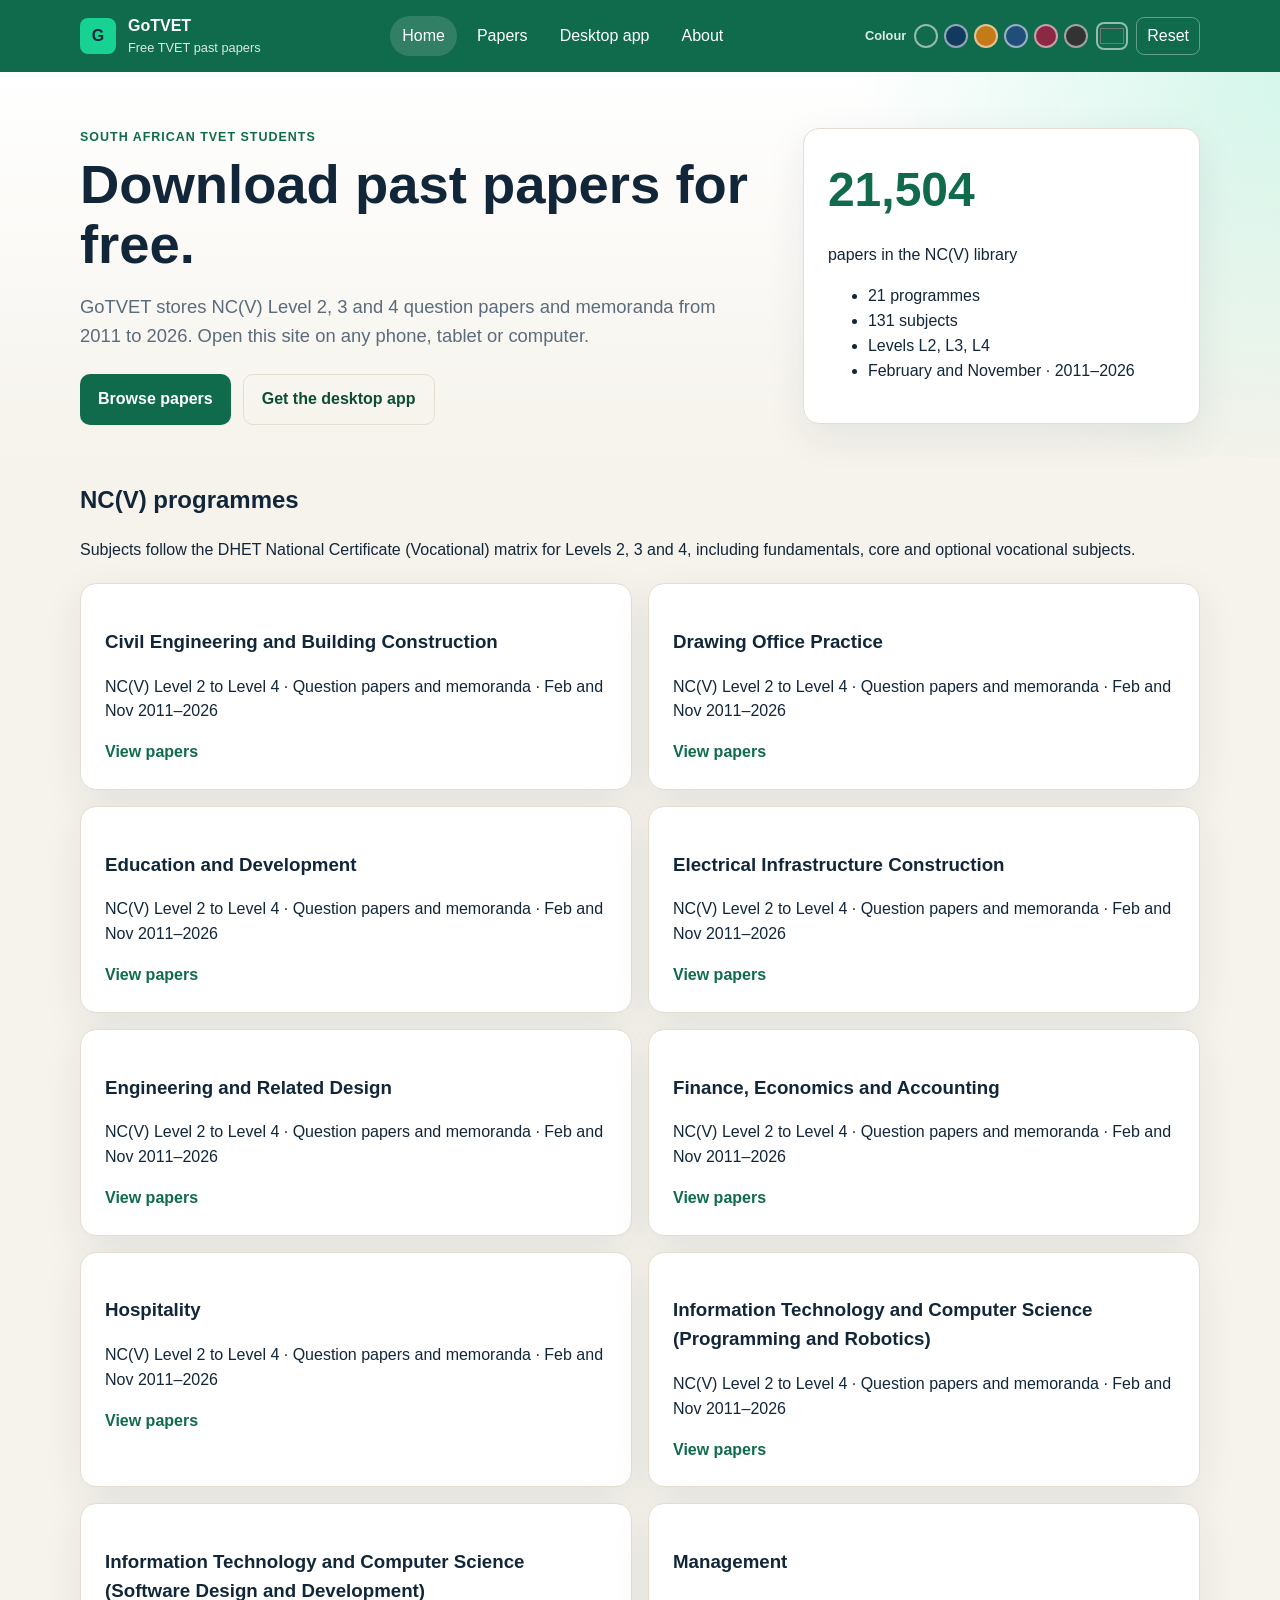
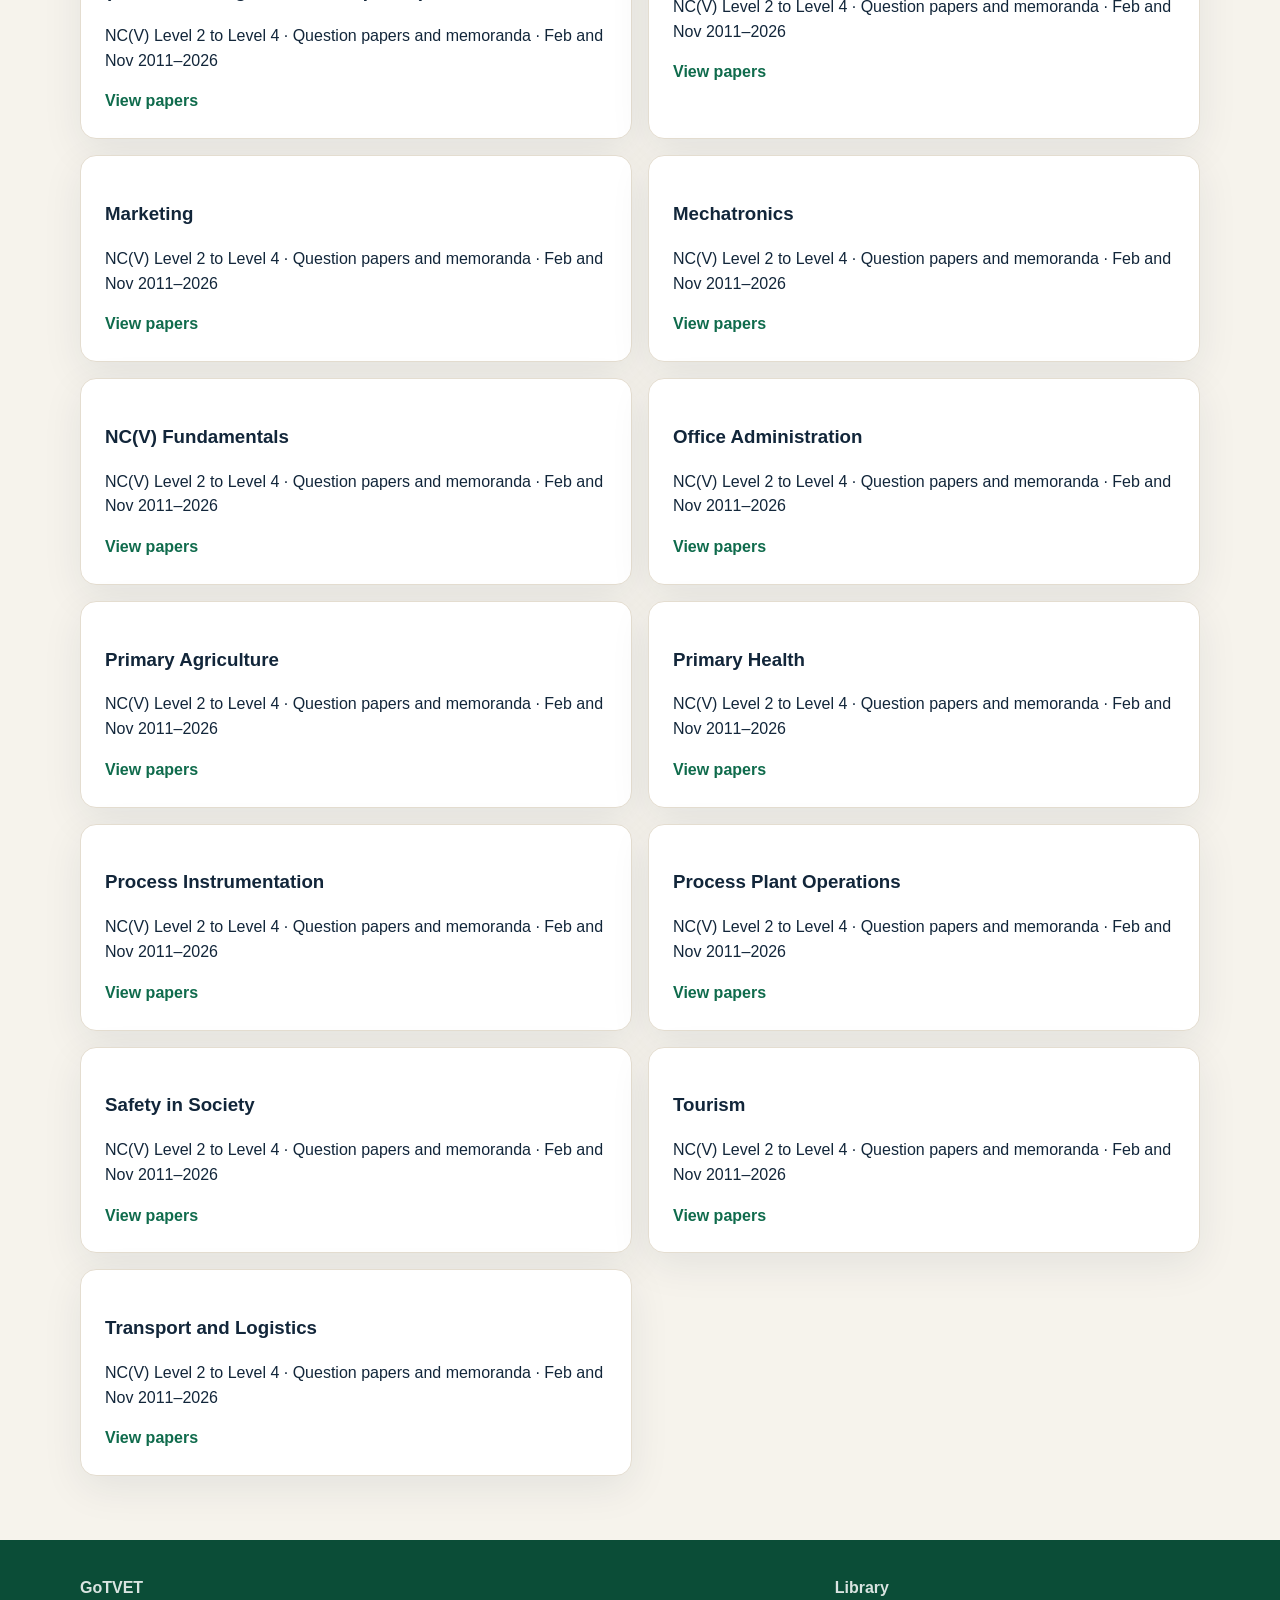
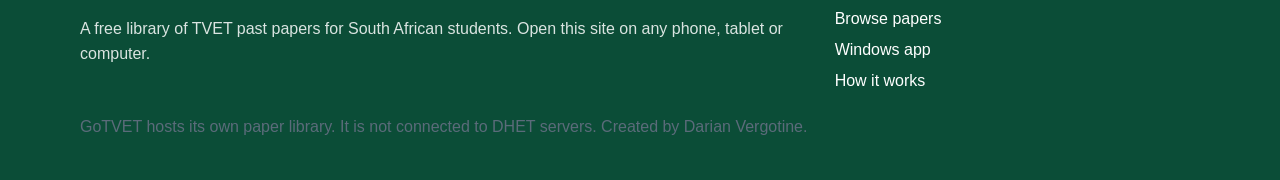
==== docs/index.html @ 9450c5cf "Publish the GoTVET website on GitHub Pages. The public site is served from docs/ so students can ope" ====
<!DOCTYPE html>
<html lang="en-ZA">
<head>
  <meta charset="utf-8" />
  <meta name="viewport" content="width=device-width, initial-scale=1" />
  <title>GoTVET · Free NC(V) past papers</title>
  <meta name="description" content="Free TVET past papers for South African students. Browse NC(V) Levels 2–4 from any phone, tablet or computer." />
  <link rel="icon" href="favicon.ico" type="image/x-icon" />
  <link rel="icon" href="favicon.png" type="image/png" sizes="32x32" />
  <link rel="stylesheet" href="css/site.css" />
</head>
<body>
  <a class="skip-link" href="#main">Skip to content</a>
  <header class="site-header" id="site-header"></header>
  <main id="main">
    <section class="hero">
      <div class="container hero-grid">
        <div>
          <p class="eyebrow">South African TVET students</p>
          <h1>Download past papers for free.</h1>
          <p class="lead">GoTVET stores NC(V) Level 2, 3 and 4 question papers and memoranda from 2011 to 2026. Open this site on any phone, tablet or computer.</p>
          <div class="hero-actions">
            <a class="button primary" href="papers.html">Browse papers</a>
            <a class="button ghost" href="app.html">Get the desktop app</a>
          </div>
        </div>
        <aside class="hero-card">
          <p class="stat" id="paper-count">…</p>
          <p>papers in the NC(V) library</p>
          <ul>
            <li id="programme-count">programmes</li>
            <li id="subject-count">subjects</li>
            <li>Levels L2, L3, L4</li>
            <li>February and November · 2011–2026</li>
          </ul>
        </aside>
      </div>
    </section>
    <section class="section">
      <div class="container">
        <div class="section-head">
          <h2>NC(V) programmes</h2>
          <p>Subjects follow the DHET National Certificate (Vocational) matrix for Levels 2, 3 and 4, including fundamentals, core and optional vocational subjects.</p>
        </div>
        <div class="card-grid" id="programme-grid"></div>
      </div>
    </section>
  </main>
  <footer class="site-footer" id="site-footer"></footer>
  <script src="js/theme.js"></script>
  <script src="js/chrome.js"></script>
  <script src="js/library.js"></script>
  <script>
    mountChrome("home");
    GoTVETLibrary.renderHome();
  </script>
</body>
</html>
---- docs/css/site.css ----
:root {
  --green: #0f6b4c;
  --green-dark: #0a4d38;
  --gold: #d4a017;
  --header-fg: #fff;
  --header-muted: #d9f3e8;
  --on-gold: #0a4d38;
  --ink: #12263a;
  --muted: #5b6b7a;
  --paper: #f6f3ec;
  --card: #fff;
  --line: #e4ddd0;
  --shadow: 0 12px 40px rgba(18, 38, 58, 0.08);
  --radius: 16px;
}

* { box-sizing: border-box; }
html, body { margin: 0; padding: 0; }
body {
  font-family: "Segoe UI", "Helvetica Neue", sans-serif;
  color: var(--ink);
  background: var(--paper);
  line-height: 1.55;
}
img { max-width: 100%; }
a { color: var(--green-dark); }
.container {
  width: min(1120px, calc(100% - 32px));
  margin-inline: auto;
}
.skip-link {
  position: absolute;
  left: -999px;
  background: var(--gold);
  padding: 8px 12px;
}
.skip-link:focus { left: 12px; top: 12px; }

.site-header {
  background: var(--green);
  color: var(--header-fg);
  position: sticky;
  top: 0;
  z-index: 20;
}
.header-row {
  display: flex;
  align-items: center;
  justify-content: space-between;
  gap: 16px;
  min-height: 72px;
  flex-wrap: wrap;
}
.brand {
  display: flex;
  align-items: center;
  gap: 12px;
  color: var(--header-fg);
  text-decoration: none;
}
.brand small { display: block; color: var(--header-muted); font-size: 0.8rem; }
.brand-mark {
  width: 36px;
  height: 36px;
  border-radius: 8px;
  background: var(--gold);
  color: var(--on-gold);
  display: grid;
  place-items: center;
  font-weight: 800;
}
.nav-toggle {
  display: none;
  background: transparent;
  color: var(--header-fg);
  border: 1px solid color-mix(in srgb, var(--header-fg) 35%, transparent);
  border-radius: 8px;
  padding: 8px 12px;
}
.site-nav { display: flex; gap: 8px; flex-wrap: wrap; }
.site-nav a {
  color: var(--header-fg);
  text-decoration: none;
  padding: 8px 12px;
  border-radius: 999px;
}
.site-nav a.active,
.site-nav a:hover { background: rgba(255,255,255,0.14); }

.hero, .page-hero {
  padding: 56px 0 32px;
  background:
    radial-gradient(circle at top right, color-mix(in srgb, var(--gold) 18%, transparent), transparent 32%),
    linear-gradient(#fff, var(--paper));
}
.hero-grid, .detail-grid {
  display: grid;
  grid-template-columns: 1.4fr 0.8fr;
  gap: 28px;
  align-items: start;
}
h1 { font-size: clamp(2rem, 5vw, 3.4rem); line-height: 1.1; margin: 8px 0 12px; }
h2 { margin-top: 0; }
.lead { font-size: 1.15rem; color: var(--muted); max-width: 42rem; }
.eyebrow {
  text-transform: uppercase;
  letter-spacing: 0.08em;
  font-size: 0.78rem;
  font-weight: 700;
  color: var(--green);
  margin: 0;
}
.hero-actions { display: flex; gap: 12px; flex-wrap: wrap; margin-top: 24px; }
.button {
  display: inline-flex;
  align-items: center;
  justify-content: center;
  padding: 12px 18px;
  border-radius: 10px;
  text-decoration: none;
  font-weight: 700;
  border: 0;
  cursor: pointer;
}
.button.primary { background: var(--green); color: var(--header-fg); }
.button.ghost { background: transparent; color: var(--green-dark); border: 1px solid var(--line); }
.hero-card, .subject-card, .paper-card, .detail-card {
  background: var(--card);
  border: 1px solid var(--line);
  border-radius: var(--radius);
  box-shadow: var(--shadow);
  padding: 24px;
}
.stat { font-size: 3rem; font-weight: 800; margin: 0; color: var(--green); }
.section { padding: 24px 0 64px; }
.section-head { margin-bottom: 20px; }
.card-grid {
  display: grid;
  grid-template-columns: repeat(2, 1fr);
  gap: 16px;
}
.subject-card { text-decoration: none; color: inherit; display: block; }
.subject-card span { color: var(--green); font-weight: 700; }
.filters {
  display: grid;
  grid-template-columns: repeat(4, minmax(0, 1fr)) auto;
  gap: 12px;
  align-items: end;
  margin-bottom: 20px;
}
.filters label { display: grid; gap: 6px; font-size: 0.9rem; font-weight: 600; }
.filters input, .filters select {
  width: 100%;
  padding: 12px;
  border-radius: 10px;
  border: 1px solid var(--line);
  background: #fff;
  font: inherit;
}
.paper-list { display: grid; gap: 12px; }
.paper-card {
  display: flex;
  justify-content: space-between;
  gap: 16px;
  align-items: center;
}
.paper-card h2 { font-size: 1.2rem; margin: 0 0 4px; }
.paper-card h2 a { text-decoration: none; color: inherit; }
.meta, .result-count, .fine-print, .empty { color: var(--muted); }
.pager { display: flex; gap: 12px; margin-top: 20px; }
.detail-card dl { display: grid; gap: 10px; }
.detail-card div { display: grid; grid-template-columns: 120px 1fr; gap: 8px; }
dt { color: var(--muted); font-weight: 600; }
dd { margin: 0; }
.prose { max-width: 44rem; }
.prose ol { padding-left: 1.2rem; }
code { background: #fff; padding: 2px 6px; border-radius: 6px; }
.site-footer {
  background: var(--green-dark);
  color: var(--header-muted);
  padding: 36px 0 24px;
}
.footer-grid {
  display: grid;
  grid-template-columns: 2fr 1fr;
  gap: 24px;
}
.site-footer a { display: block; color: var(--header-fg); margin: 6px 0; text-decoration: none; }

.theme-picker {
  display: flex;
  align-items: center;
  gap: 8px;
  flex-wrap: wrap;
}
.theme-picker-label {
  font-size: 0.8rem;
  font-weight: 700;
  color: var(--header-muted);
}
.theme-swatches { display: flex; gap: 6px; }
.theme-swatch,
.theme-picker input[type="color"] {
  width: 24px;
  height: 24px;
  padding: 0;
  border-radius: 999px;
  border: 2px solid color-mix(in srgb, var(--header-fg) 55%, transparent);
  background: none;
  cursor: pointer;
}
.theme-picker input[type="color"] {
  width: 32px;
  height: 28px;
  border-radius: 8px;
}
.theme-reset {
  background: transparent;
  color: var(--header-fg);
  border: 1px solid color-mix(in srgb, var(--header-fg) 35%, transparent);
  border-radius: 8px;
  padding: 6px 10px;
  font: inherit;
  cursor: pointer;
}

@media (max-width: 860px) {
  .hero-grid, .detail-grid, .card-grid, .footer-grid, .filters {
    grid-template-columns: 1fr;
  }
  .nav-toggle { display: inline-flex; }
  .site-nav {
    display: none;
    width: 100%;
    flex-direction: column;
    padding-bottom: 16px;
  }
  .site-nav.open { display: flex; }
  .paper-card { flex-direction: column; align-items: flex-start; }
  .hero, .page-hero { padding-top: 32px; }
}

@media (max-width: 480px) {
  h1 { font-size: 2rem; }
  .container { width: min(1120px, calc(100% - 24px)); }
  .theme-swatches { display: none; }
}
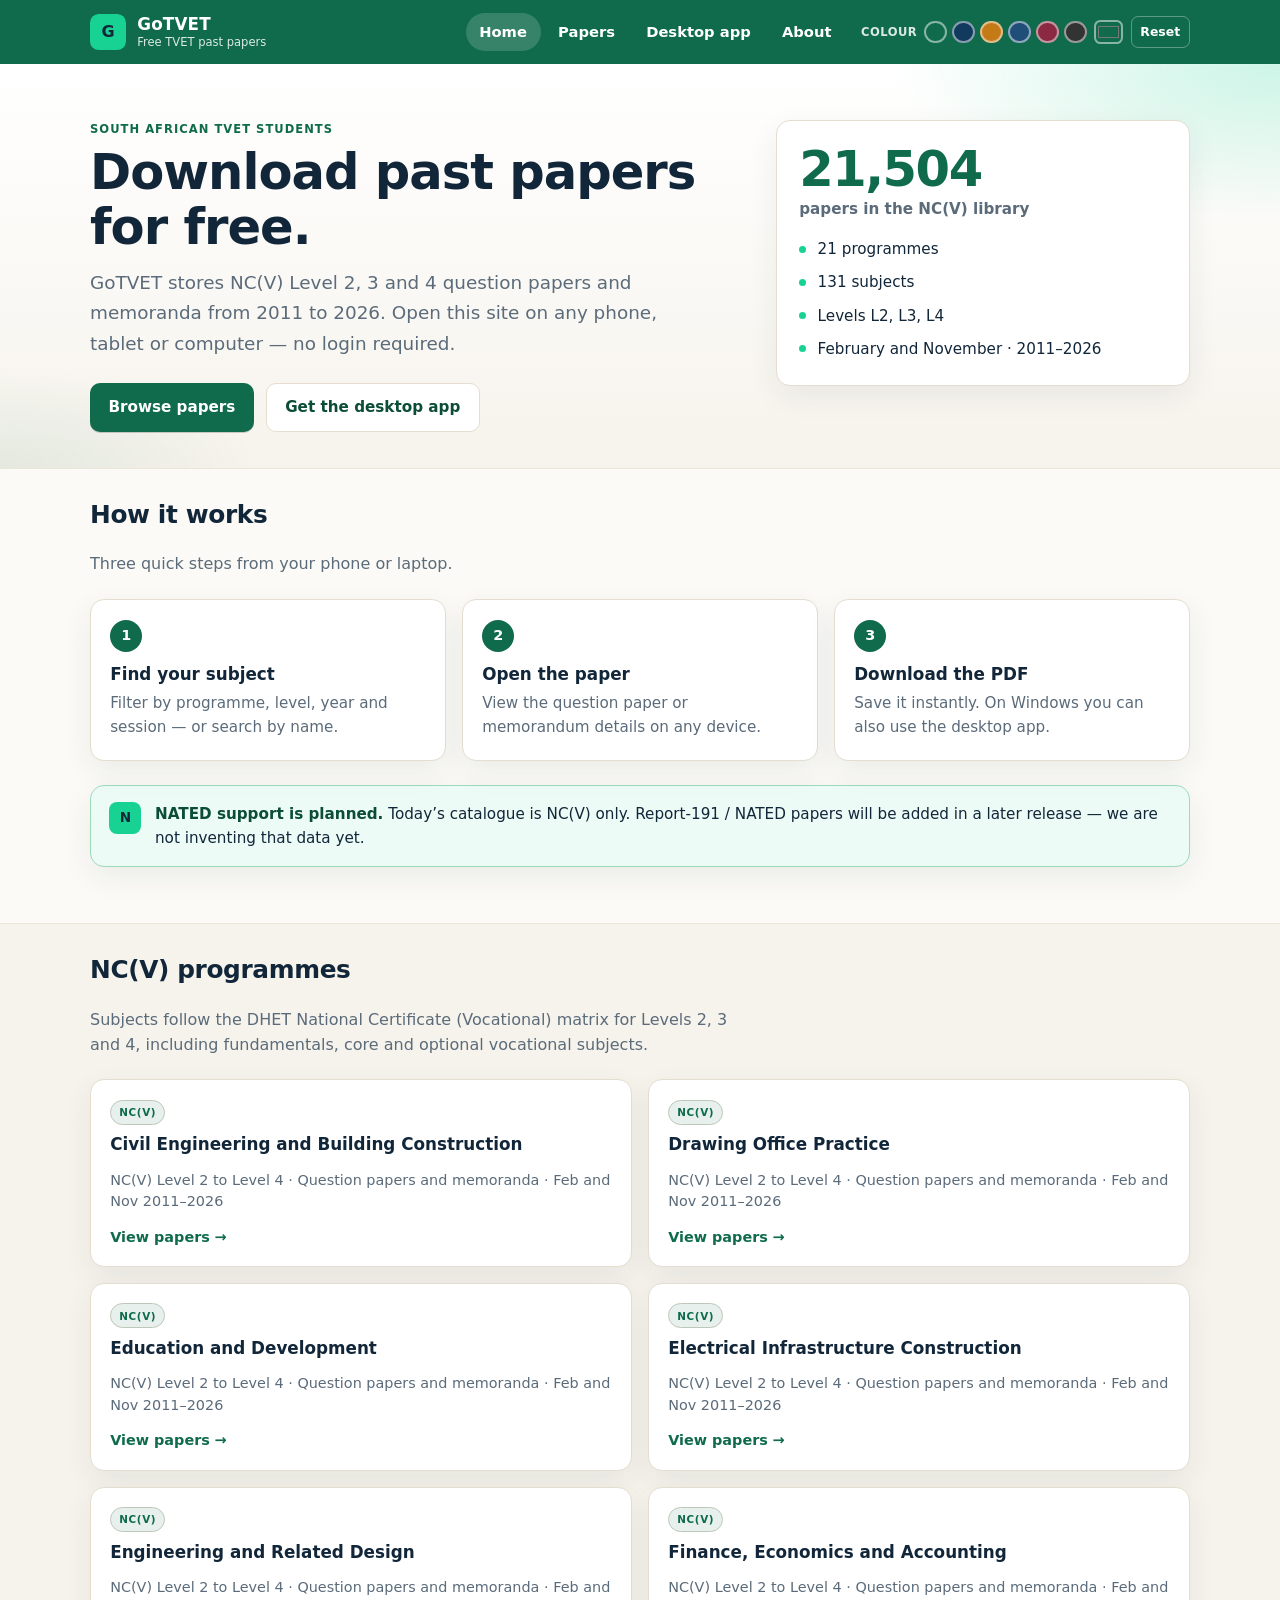
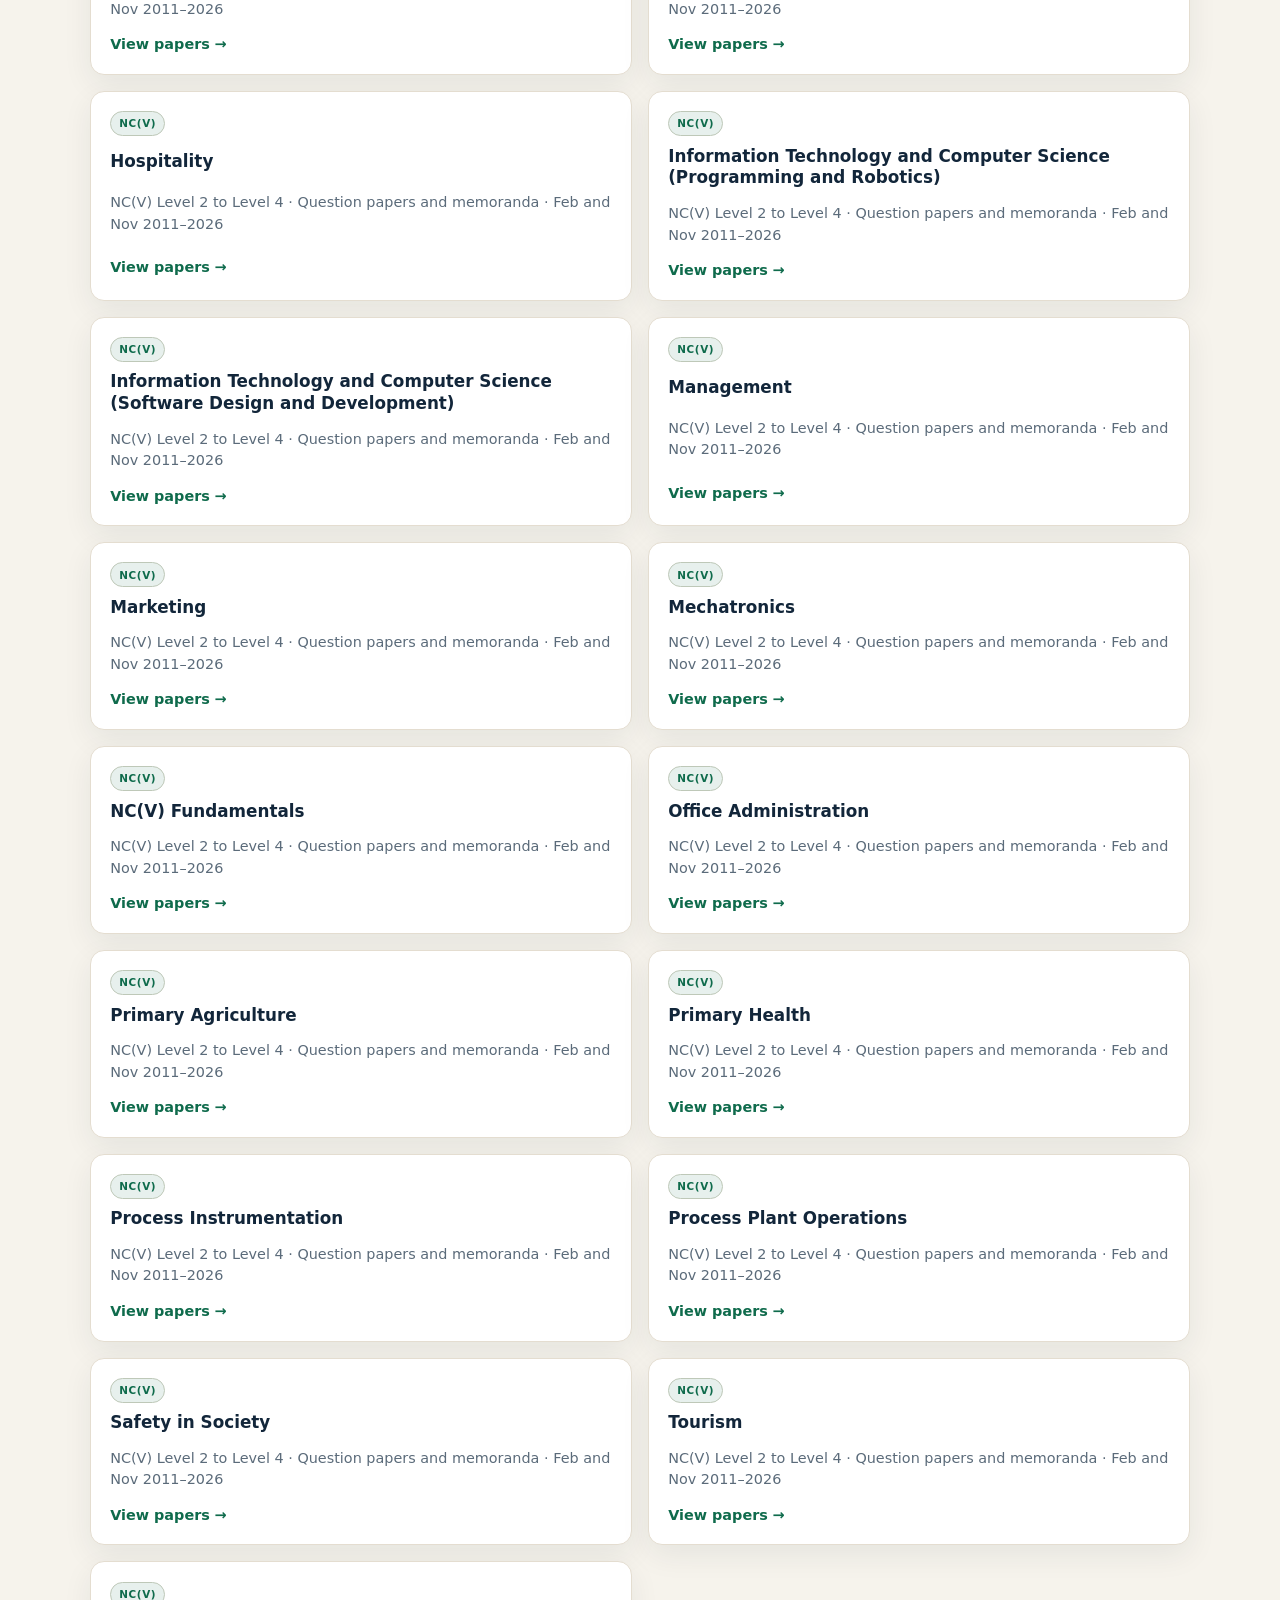
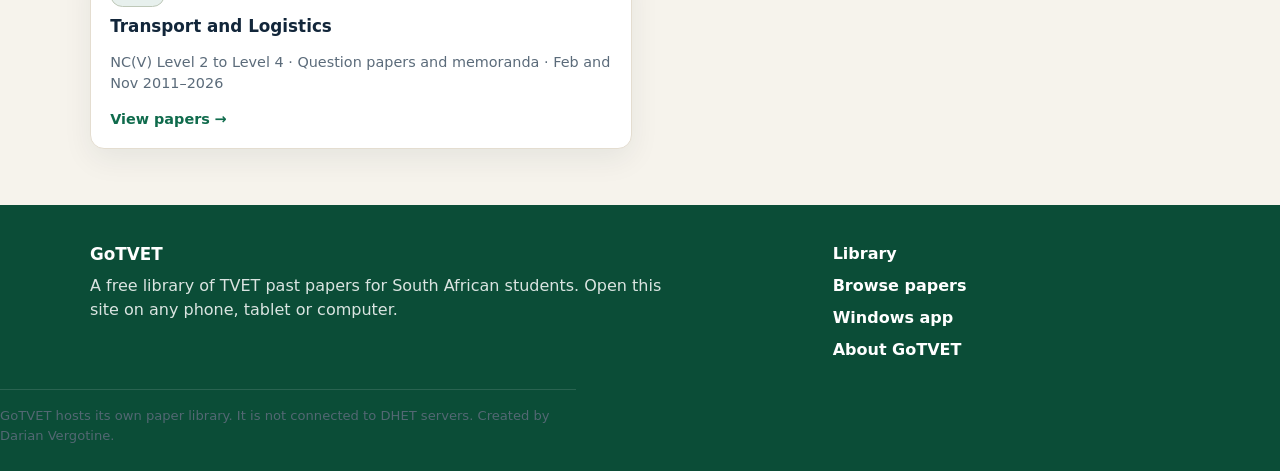
==== commit 2c7f2206: "Redesign responsive GoTVET GitHub Pages site. Polish docs/ for mobile-first layout: clearer header a" ====
--- a/docs/index.html
+++ b/docs/index.html
@@ -18,13 +18,13 @@
         <div>
           <p class="eyebrow">South African TVET students</p>
           <h1>Download past papers for free.</h1>
-          <p class="lead">GoTVET stores NC(V) Level 2, 3 and 4 question papers and memoranda from 2011 to 2026. Open this site on any phone, tablet or computer.</p>
+          <p class="lead">GoTVET stores NC(V) Level 2, 3 and 4 question papers and memoranda from 2011 to 2026. Open this site on any phone, tablet or computer — no login required.</p>
           <div class="hero-actions">
             <a class="button primary" href="papers.html">Browse papers</a>
             <a class="button ghost" href="app.html">Get the desktop app</a>
           </div>
         </div>
-        <aside class="hero-card">
+        <aside class="hero-card" aria-label="Library snapshot">
           <p class="stat" id="paper-count">…</p>
           <p>papers in the NC(V) library</p>
           <ul>
@@ -36,6 +36,37 @@
         </aside>
       </div>
     </section>
+
+    <section class="section section-alt" aria-labelledby="how-heading">
+      <div class="container">
+        <div class="section-head">
+          <h2 id="how-heading">How it works</h2>
+          <p>Three quick steps from your phone or laptop.</p>
+        </div>
+        <div class="steps">
+          <article class="step-card">
+            <span class="step-num" aria-hidden="true">1</span>
+            <h3>Find your subject</h3>
+            <p>Filter by programme, level, year and session — or search by name.</p>
+          </article>
+          <article class="step-card">
+            <span class="step-num" aria-hidden="true">2</span>
+            <h3>Open the paper</h3>
+            <p>View the question paper or memorandum details on any device.</p>
+          </article>
+          <article class="step-card">
+            <span class="step-num" aria-hidden="true">3</span>
+            <h3>Download the PDF</h3>
+            <p>Save it instantly. On Windows you can also use the desktop app.</p>
+          </article>
+        </div>
+        <aside class="callout" role="note">
+          <span class="callout-icon" aria-hidden="true">N</span>
+          <p><strong>NATED support is planned.</strong> Today’s catalogue is NC(V) only. Report-191 / NATED papers will be added in a later release — we are not inventing that data yet.</p>
+        </aside>
+      </div>
+    </section>
+
     <section class="section">
       <div class="container">
         <div class="section-head">
--- a/docs/css/site.css
+++ b/docs/css/site.css
@@ -10,238 +10,816 @@
   --paper: #f6f3ec;
   --card: #fff;
   --line: #e4ddd0;
-  --shadow: 0 12px 40px rgba(18, 38, 58, 0.08);
-  --radius: 16px;
-}
-
-* { box-sizing: border-box; }
+  --shadow: 0 10px 30px rgba(18, 38, 58, 0.07);
+  --shadow-hover: 0 16px 36px rgba(18, 38, 58, 0.12);
+  --radius: 14px;
+  --radius-sm: 10px;
+  --focus: 0 0 0 3px color-mix(in srgb, var(--gold) 70%, #fff);
+  --space: clamp(1rem, 2.5vw, 1.5rem);
+  --section-y: clamp(2rem, 5vw, 3.5rem);
+  --font: system-ui, -apple-system, "Segoe UI", Roboto, "Helvetica Neue", Arial, sans-serif;
+}
+
+*, *::before, *::after { box-sizing: border-box; }
+html { scroll-behavior: smooth; }
 html, body { margin: 0; padding: 0; }
 body {
-  font-family: "Segoe UI", "Helvetica Neue", sans-serif;
+  font-family: var(--font);
   color: var(--ink);
   background: var(--paper);
-  line-height: 1.55;
-}
-img { max-width: 100%; }
+  line-height: 1.6;
+  font-size: 1rem;
+  -webkit-font-smoothing: antialiased;
+  text-rendering: optimizeLegibility;
+}
+img { max-width: 100%; height: auto; display: block; }
 a { color: var(--green-dark); }
+a:focus-visible,
+button:focus-visible,
+input:focus-visible,
+select:focus-visible {
+  outline: none;
+  box-shadow: var(--focus);
+}
+
 .container {
-  width: min(1120px, calc(100% - 32px));
+  width: min(1100px, calc(100% - 2rem));
   margin-inline: auto;
 }
+
 .skip-link {
   position: absolute;
-  left: -999px;
+  left: -9999px;
+  top: 0;
+  z-index: 100;
   background: var(--gold);
-  padding: 8px 12px;
-}
-.skip-link:focus { left: 12px; top: 12px; }
-
+  color: var(--on-gold);
+  padding: 0.6rem 1rem;
+  border-radius: 8px;
+  font-weight: 700;
+  text-decoration: none;
+}
+.skip-link:focus {
+  left: 0.75rem;
+  top: 0.75rem;
+  box-shadow: var(--focus);
+}
+
+/* ——— Header ——— */
 .site-header {
   background: var(--green);
   color: var(--header-fg);
   position: sticky;
   top: 0;
-  z-index: 20;
-}
-.header-row {
+  z-index: 40;
+  box-shadow: 0 1px 0 color-mix(in srgb, var(--header-fg) 12%, transparent);
+}
+.header-bar {
   display: flex;
   align-items: center;
   justify-content: space-between;
-  gap: 16px;
-  min-height: 72px;
-  flex-wrap: wrap;
+  gap: 1rem;
+  min-height: 3.75rem;
+  padding-block: 0.35rem;
 }
 .brand {
   display: flex;
   align-items: center;
-  gap: 12px;
+  gap: 0.7rem;
   color: var(--header-fg);
   text-decoration: none;
-}
-.brand small { display: block; color: var(--header-muted); font-size: 0.8rem; }
+  min-width: 0;
+}
+.brand:focus-visible { border-radius: 8px; }
+.brand-text { min-width: 0; }
+.brand strong {
+  display: block;
+  font-size: 1.05rem;
+  letter-spacing: 0.01em;
+  line-height: 1.2;
+}
+.brand small {
+  display: block;
+  color: var(--header-muted);
+  font-size: 0.72rem;
+  line-height: 1.3;
+  white-space: nowrap;
+  overflow: hidden;
+  text-overflow: ellipsis;
+}
 .brand-mark {
-  width: 36px;
-  height: 36px;
-  border-radius: 8px;
+  flex-shrink: 0;
+  width: 2.25rem;
+  height: 2.25rem;
+  border-radius: 0.55rem;
   background: var(--gold);
   color: var(--on-gold);
   display: grid;
   place-items: center;
   font-weight: 800;
+  font-size: 1rem;
 }
 .nav-toggle {
   display: none;
+  align-items: center;
+  gap: 0.45rem;
+  background: color-mix(in srgb, var(--header-fg) 10%, transparent);
+  color: var(--header-fg);
+  border: 1px solid color-mix(in srgb, var(--header-fg) 28%, transparent);
+  border-radius: 0.55rem;
+  padding: 0.45rem 0.7rem;
+  font: inherit;
+  font-weight: 600;
+  font-size: 0.875rem;
+  cursor: pointer;
+  -webkit-tap-highlight-color: transparent;
+}
+.nav-toggle:active { transform: scale(0.97); }
+.nav-toggle-bars {
+  width: 1.1rem;
+  height: 0.85rem;
+  display: inline-block;
+  background:
+    linear-gradient(var(--header-fg), var(--header-fg)) 0 0 / 100% 2px no-repeat,
+    linear-gradient(var(--header-fg), var(--header-fg)) 0 50% / 100% 2px no-repeat,
+    linear-gradient(var(--header-fg), var(--header-fg)) 0 100% / 100% 2px no-repeat;
+}
+.header-panel {
+  display: flex;
+  align-items: center;
+  justify-content: space-between;
+  gap: 1rem;
+  padding-bottom: 0.65rem;
+}
+.site-nav {
+  display: flex;
+  gap: 0.25rem;
+  flex-wrap: wrap;
+}
+.site-nav a {
+  color: var(--header-fg);
+  text-decoration: none;
+  padding: 0.45rem 0.85rem;
+  border-radius: 999px;
+  font-weight: 600;
+  font-size: 0.92rem;
+  transition: background 0.15s ease;
+}
+.site-nav a.active,
+.site-nav a:hover { background: color-mix(in srgb, var(--header-fg) 16%, transparent); }
+.site-nav a:focus-visible {
+  box-shadow: 0 0 0 2px color-mix(in srgb, var(--header-fg) 70%, transparent);
+}
+
+.theme-picker {
+  display: flex;
+  align-items: center;
+  gap: 0.45rem;
+  flex-wrap: wrap;
+  flex-shrink: 0;
+}
+.theme-picker-label {
+  font-size: 0.72rem;
+  font-weight: 700;
+  letter-spacing: 0.04em;
+  text-transform: uppercase;
+  color: var(--header-muted);
+}
+.theme-swatches { display: flex; gap: 0.35rem; }
+.theme-swatch,
+.theme-picker input[type="color"] {
+  width: 1.4rem;
+  height: 1.4rem;
+  padding: 0;
+  border-radius: 999px;
+  border: 2px solid color-mix(in srgb, var(--header-fg) 50%, transparent);
+  background: none;
+  cursor: pointer;
+}
+.theme-swatch:hover,
+.theme-picker input[type="color"]:hover {
+  transform: scale(1.08);
+}
+.theme-picker input[type="color"] {
+  width: 1.85rem;
+  height: 1.55rem;
+  border-radius: 0.4rem;
+}
+.theme-reset {
   background: transparent;
   color: var(--header-fg);
-  border: 1px solid color-mix(in srgb, var(--header-fg) 35%, transparent);
-  border-radius: 8px;
-  padding: 8px 12px;
-}
-.site-nav { display: flex; gap: 8px; flex-wrap: wrap; }
-.site-nav a {
-  color: var(--header-fg);
-  text-decoration: none;
-  padding: 8px 12px;
-  border-radius: 999px;
-}
-.site-nav a.active,
-.site-nav a:hover { background: rgba(255,255,255,0.14); }
-
+  border: 1px solid color-mix(in srgb, var(--header-fg) 32%, transparent);
+  border-radius: 0.45rem;
+  padding: 0.3rem 0.55rem;
+  font: inherit;
+  font-size: 0.78rem;
+  font-weight: 600;
+  cursor: pointer;
+}
+.theme-reset:active { transform: scale(0.97); }
+
+/* ——— Typography & heroes ——— */
 .hero, .page-hero {
-  padding: 56px 0 32px;
+  padding: var(--section-y) 0 calc(var(--section-y) * 0.65);
   background:
-    radial-gradient(circle at top right, color-mix(in srgb, var(--gold) 18%, transparent), transparent 32%),
-    linear-gradient(#fff, var(--paper));
+    radial-gradient(ellipse 55% 70% at 100% 0%, color-mix(in srgb, var(--gold) 22%, transparent), transparent 55%),
+    radial-gradient(ellipse 40% 50% at 0% 100%, color-mix(in srgb, var(--green) 8%, transparent), transparent 50%),
+    linear-gradient(#fff 0%, var(--paper) 100%);
 }
 .hero-grid, .detail-grid {
   display: grid;
-  grid-template-columns: 1.4fr 0.8fr;
-  gap: 28px;
+  grid-template-columns: 1.35fr 0.85fr;
+  gap: 1.75rem;
   align-items: start;
 }
-h1 { font-size: clamp(2rem, 5vw, 3.4rem); line-height: 1.1; margin: 8px 0 12px; }
-h2 { margin-top: 0; }
-.lead { font-size: 1.15rem; color: var(--muted); max-width: 42rem; }
+h1 {
+  font-size: clamp(1.85rem, 4.8vw, 3.1rem);
+  line-height: 1.12;
+  letter-spacing: -0.02em;
+  margin: 0.4rem 0 0.75rem;
+  font-weight: 800;
+}
+h2 {
+  margin-top: 0;
+  font-size: clamp(1.25rem, 2.5vw, 1.55rem);
+  letter-spacing: -0.015em;
+  line-height: 1.25;
+}
+h3 {
+  margin: 0 0 0.4rem;
+  font-size: 1.05rem;
+  line-height: 1.3;
+}
+.lead {
+  font-size: clamp(1.02rem, 2vw, 1.15rem);
+  color: var(--muted);
+  max-width: 38rem;
+  margin: 0;
+  line-height: 1.65;
+}
 .eyebrow {
   text-transform: uppercase;
-  letter-spacing: 0.08em;
-  font-size: 0.78rem;
-  font-weight: 700;
+  letter-spacing: 0.09em;
+  font-size: 0.72rem;
+  font-weight: 750;
   color: var(--green);
   margin: 0;
 }
-.hero-actions { display: flex; gap: 12px; flex-wrap: wrap; margin-top: 24px; }
+.hero-actions {
+  display: flex;
+  gap: 0.75rem;
+  flex-wrap: wrap;
+  margin-top: 1.5rem;
+}
+
+/* ——— Buttons ——— */
 .button {
   display: inline-flex;
   align-items: center;
   justify-content: center;
-  padding: 12px 18px;
-  border-radius: 10px;
+  gap: 0.4rem;
+  padding: 0.7rem 1.15rem;
+  border-radius: var(--radius-sm);
   text-decoration: none;
   font-weight: 700;
+  font-size: 0.95rem;
   border: 0;
   cursor: pointer;
-}
-.button.primary { background: var(--green); color: var(--header-fg); }
-.button.ghost { background: transparent; color: var(--green-dark); border: 1px solid var(--line); }
-.hero-card, .subject-card, .paper-card, .detail-card {
+  font-family: inherit;
+  transition: background 0.15s ease, transform 0.1s ease, box-shadow 0.15s ease, border-color 0.15s ease;
+  -webkit-tap-highlight-color: transparent;
+}
+.button:active { transform: scale(0.98); }
+.button.primary {
+  background: var(--green);
+  color: var(--header-fg);
+  box-shadow: 0 1px 0 color-mix(in srgb, #000 18%, transparent);
+}
+.button.primary:hover {
+  background: var(--green-dark);
+}
+.button.ghost {
+  background: var(--card);
+  color: var(--green-dark);
+  border: 1px solid var(--line);
+}
+.button.ghost:hover {
+  border-color: color-mix(in srgb, var(--green) 35%, var(--line));
+  background: #fff;
+}
+
+/* ——— Cards ——— */
+.hero-card, .subject-card, .paper-card, .detail-card, .step-card, .callout, .filter-panel {
   background: var(--card);
   border: 1px solid var(--line);
   border-radius: var(--radius);
   box-shadow: var(--shadow);
-  padding: 24px;
-}
-.stat { font-size: 3rem; font-weight: 800; margin: 0; color: var(--green); }
-.section { padding: 24px 0 64px; }
-.section-head { margin-bottom: 20px; }
+}
+.hero-card {
+  padding: 1.5rem 1.4rem;
+}
+.hero-card > p:nth-of-type(2) {
+  margin: 0.15rem 0 1rem;
+  color: var(--muted);
+  font-weight: 600;
+  font-size: 0.95rem;
+}
+.stat {
+  font-size: clamp(2.4rem, 5vw, 3.1rem);
+  font-weight: 800;
+  margin: 0;
+  color: var(--green);
+  letter-spacing: -0.03em;
+  line-height: 1;
+}
+.hero-card ul {
+  list-style: none;
+  margin: 0;
+  padding: 0;
+  display: grid;
+  gap: 0.55rem;
+}
+.hero-card li {
+  position: relative;
+  padding-left: 1.15rem;
+  font-size: 0.95rem;
+  color: var(--ink);
+}
+.hero-card li::before {
+  content: "";
+  position: absolute;
+  left: 0;
+  top: 0.55em;
+  width: 0.45rem;
+  height: 0.45rem;
+  border-radius: 50%;
+  background: var(--gold);
+}
+
+/* ——— Sections ——— */
+.section {
+  padding: calc(var(--section-y) * 0.55) 0 var(--section-y);
+}
+.section-head {
+  margin-bottom: 1.35rem;
+  max-width: 40rem;
+}
+.section-head p {
+  color: var(--muted);
+  margin: 0.5rem 0 0;
+}
+.section-alt {
+  background: color-mix(in srgb, #fff 55%, var(--paper));
+  border-block: 1px solid color-mix(in srgb, var(--line) 70%, transparent);
+}
+
+/* ——— Programme cards ——— */
 .card-grid {
   display: grid;
   grid-template-columns: repeat(2, 1fr);
-  gap: 16px;
-}
-.subject-card { text-decoration: none; color: inherit; display: block; }
-.subject-card span { color: var(--green); font-weight: 700; }
+  gap: 1rem;
+}
+.subject-card {
+  text-decoration: none;
+  color: inherit;
+  display: grid;
+  gap: 0.45rem;
+  padding: 1.2rem 1.2rem 1.1rem;
+  transition: transform 0.15s ease, box-shadow 0.2s ease, border-color 0.15s ease;
+  position: relative;
+  overflow: hidden;
+}
+.subject-card::before {
+  content: "NC(V)";
+  display: inline-flex;
+  align-self: start;
+  width: fit-content;
+  font-size: 0.65rem;
+  font-weight: 800;
+  letter-spacing: 0.06em;
+  text-transform: uppercase;
+  color: var(--green);
+  background: color-mix(in srgb, var(--green) 10%, #fff);
+  border: 1px solid color-mix(in srgb, var(--green) 18%, var(--line));
+  padding: 0.2rem 0.5rem;
+  border-radius: 999px;
+  margin-bottom: 0.15rem;
+}
+.subject-card:hover {
+  transform: translateY(-2px);
+  box-shadow: var(--shadow-hover);
+  border-color: color-mix(in srgb, var(--green) 28%, var(--line));
+}
+.subject-card p {
+  margin: 0;
+  color: var(--muted);
+  font-size: 0.9rem;
+  line-height: 1.5;
+}
+.subject-card span {
+  color: var(--green);
+  font-weight: 700;
+  font-size: 0.9rem;
+  margin-top: 0.35rem;
+  display: inline-flex;
+  align-items: center;
+  gap: 0.3rem;
+}
+.subject-card span::after {
+  content: "→";
+  transition: transform 0.15s ease;
+}
+.subject-card:hover span::after {
+  transform: translateX(3px);
+}
+
+/* ——— How it works ——— */
+.steps {
+  display: grid;
+  grid-template-columns: repeat(3, 1fr);
+  gap: 1rem;
+}
+.step-card {
+  padding: 1.25rem 1.2rem;
+}
+.step-num {
+  display: inline-grid;
+  place-items: center;
+  width: 2rem;
+  height: 2rem;
+  border-radius: 999px;
+  background: var(--green);
+  color: var(--header-fg);
+  font-weight: 800;
+  font-size: 0.9rem;
+  margin-bottom: 0.75rem;
+}
+.step-card h3 { margin-bottom: 0.35rem; }
+.step-card p {
+  margin: 0;
+  color: var(--muted);
+  font-size: 0.95rem;
+}
+
+.callout {
+  margin-top: 1.5rem;
+  padding: 1rem 1.15rem;
+  display: flex;
+  gap: 0.85rem;
+  align-items: flex-start;
+  border-color: color-mix(in srgb, var(--gold) 35%, var(--line));
+  background: color-mix(in srgb, var(--gold) 8%, #fff);
+}
+.callout-icon {
+  flex-shrink: 0;
+  width: 2rem;
+  height: 2rem;
+  border-radius: 0.5rem;
+  background: var(--gold);
+  color: var(--on-gold);
+  display: grid;
+  place-items: center;
+  font-weight: 800;
+  font-size: 0.85rem;
+}
+.callout p {
+  margin: 0;
+  font-size: 0.95rem;
+  color: var(--ink);
+}
+.callout strong { color: var(--green-dark); }
+
+/* ——— Filters (papers page) ——— */
+.filter-panel {
+  padding: 1.15rem 1.15rem 1.25rem;
+  margin-bottom: 1.35rem;
+}
+.filter-panel-head {
+  display: flex;
+  align-items: baseline;
+  justify-content: space-between;
+  gap: 0.75rem;
+  margin-bottom: 0.9rem;
+  flex-wrap: wrap;
+}
+.filter-panel-head h2 {
+  margin: 0;
+  font-size: 1.05rem;
+}
+.filter-panel-head p {
+  margin: 0;
+  color: var(--muted);
+  font-size: 0.88rem;
+}
 .filters {
   display: grid;
-  grid-template-columns: repeat(4, minmax(0, 1fr)) auto;
-  gap: 12px;
+  gap: 0.85rem;
+}
+.filters .filter-search {
+  grid-column: 1 / -1;
+}
+.filters .filter-fields {
+  display: grid;
+  grid-template-columns: repeat(3, minmax(0, 1fr));
+  gap: 0.85rem;
+}
+.filters .filter-actions {
+  display: flex;
+  gap: 0.65rem;
+  flex-wrap: wrap;
   align-items: end;
-  margin-bottom: 20px;
-}
-.filters label { display: grid; gap: 6px; font-size: 0.9rem; font-weight: 600; }
-.filters input, .filters select {
+}
+.filters .filter-actions .button {
+  min-width: 7.5rem;
+}
+.filters label {
+  display: grid;
+  gap: 0.35rem;
+  font-size: 0.82rem;
+  font-weight: 700;
+  color: var(--ink);
+}
+.filters input,
+.filters select {
   width: 100%;
-  padding: 12px;
-  border-radius: 10px;
+  padding: 0.7rem 0.8rem;
+  border-radius: var(--radius-sm);
   border: 1px solid var(--line);
   background: #fff;
   font: inherit;
-}
-.paper-list { display: grid; gap: 12px; }
+  color: var(--ink);
+  appearance: auto;
+}
+.filters input:hover,
+.filters select:hover {
+  border-color: color-mix(in srgb, var(--green) 30%, var(--line));
+}
+.filters input:focus,
+.filters select:focus {
+  border-color: var(--green);
+  outline: none;
+  box-shadow: var(--focus);
+}
+
+.result-count {
+  color: var(--muted);
+  font-weight: 600;
+  font-size: 0.92rem;
+  margin: 0 0 0.9rem;
+}
+
+/* ——— Paper list ——— */
+.paper-list { display: grid; gap: 0.75rem; }
 .paper-card {
   display: flex;
   justify-content: space-between;
-  gap: 16px;
+  gap: 1rem;
   align-items: center;
-}
-.paper-card h2 { font-size: 1.2rem; margin: 0 0 4px; }
-.paper-card h2 a { text-decoration: none; color: inherit; }
-.meta, .result-count, .fine-print, .empty { color: var(--muted); }
-.pager { display: flex; gap: 12px; margin-top: 20px; }
-.detail-card dl { display: grid; gap: 10px; }
-.detail-card div { display: grid; grid-template-columns: 120px 1fr; gap: 8px; }
-dt { color: var(--muted); font-weight: 600; }
-dd { margin: 0; }
-.prose { max-width: 44rem; }
-.prose ol { padding-left: 1.2rem; }
-code { background: #fff; padding: 2px 6px; border-radius: 6px; }
+  padding: 1.05rem 1.15rem;
+  transition: border-color 0.15s ease, box-shadow 0.15s ease;
+}
+.paper-card:hover {
+  border-color: color-mix(in srgb, var(--green) 22%, var(--line));
+  box-shadow: var(--shadow-hover);
+}
+.paper-card h2 {
+  font-size: 1.05rem;
+  margin: 0.15rem 0 0.25rem;
+}
+.paper-card h2 a {
+  text-decoration: none;
+  color: inherit;
+}
+.paper-card h2 a:hover { color: var(--green); }
+.paper-card > div > p:last-child {
+  margin: 0;
+  font-size: 0.9rem;
+}
+.meta, .fine-print, .empty { color: var(--muted); }
+.meta {
+  margin: 0;
+  font-size: 0.8rem;
+  font-weight: 600;
+  letter-spacing: 0.01em;
+}
+.empty {
+  padding: 1.5rem;
+  text-align: center;
+  background: var(--card);
+  border: 1px dashed var(--line);
+  border-radius: var(--radius);
+}
+.pager {
+  display: flex;
+  gap: 0.65rem;
+  margin-top: 1.25rem;
+  flex-wrap: wrap;
+}
+
+/* ——— Detail ——— */
+.detail-card { padding: 1.35rem 1.25rem; }
+.detail-card dl { display: grid; gap: 0.75rem; margin: 0.85rem 0 0; }
+.detail-card dl > div {
+  display: grid;
+  grid-template-columns: 6.5rem 1fr;
+  gap: 0.5rem;
+  padding-bottom: 0.65rem;
+  border-bottom: 1px solid var(--line);
+}
+.detail-card dl > div:last-child { border-bottom: 0; padding-bottom: 0; }
+dt { color: var(--muted); font-weight: 600; font-size: 0.88rem; }
+dd { margin: 0; font-weight: 600; word-break: break-word; }
+
+/* ——— Prose / about / app ——— */
+.prose {
+  max-width: 42rem;
+}
+.prose h2 { margin-top: 1.75rem; }
+.prose h2:first-child { margin-top: 0; }
+.prose p, .prose li {
+  color: var(--ink);
+  font-size: 1.02rem;
+}
+.prose p { margin: 0.65rem 0 0; }
+.prose ol, .prose ul {
+  padding-left: 1.25rem;
+  margin: 0.75rem 0 0;
+}
+.prose li + li { margin-top: 0.45rem; }
+.prose code {
+  background: #fff;
+  padding: 0.15rem 0.45rem;
+  border-radius: 6px;
+  border: 1px solid var(--line);
+  font-size: 0.9em;
+  word-break: break-all;
+}
+.content-card {
+  background: var(--card);
+  border: 1px solid var(--line);
+  border-radius: var(--radius);
+  box-shadow: var(--shadow);
+  padding: 1.5rem 1.35rem;
+}
+.app-actions {
+  display: flex;
+  gap: 0.75rem;
+  flex-wrap: wrap;
+  margin-top: 1.25rem;
+}
+.installer-path {
+  margin-top: 1.1rem;
+  padding: 0.9rem 1rem;
+  background: color-mix(in srgb, var(--green) 6%, #fff);
+  border: 1px solid color-mix(in srgb, var(--green) 15%, var(--line));
+  border-radius: var(--radius-sm);
+  font-size: 0.95rem;
+}
+.installer-path code {
+  display: inline-block;
+  margin-top: 0.25rem;
+}
+
+/* ——— Footer ——— */
 .site-footer {
   background: var(--green-dark);
   color: var(--header-muted);
-  padding: 36px 0 24px;
+  padding: 2.25rem 0 1.5rem;
+  margin-top: auto;
 }
 .footer-grid {
   display: grid;
   grid-template-columns: 2fr 1fr;
-  gap: 24px;
-}
-.site-footer a { display: block; color: var(--header-fg); margin: 6px 0; text-decoration: none; }
-
-.theme-picker {
-  display: flex;
-  align-items: center;
-  gap: 8px;
-  flex-wrap: wrap;
-}
-.theme-picker-label {
-  font-size: 0.8rem;
-  font-weight: 700;
-  color: var(--header-muted);
-}
-.theme-swatches { display: flex; gap: 6px; }
-.theme-swatch,
-.theme-picker input[type="color"] {
-  width: 24px;
-  height: 24px;
-  padding: 0;
-  border-radius: 999px;
-  border: 2px solid color-mix(in srgb, var(--header-fg) 55%, transparent);
-  background: none;
-  cursor: pointer;
-}
-.theme-picker input[type="color"] {
-  width: 32px;
-  height: 28px;
-  border-radius: 8px;
-}
-.theme-reset {
-  background: transparent;
-  color: var(--header-fg);
-  border: 1px solid color-mix(in srgb, var(--header-fg) 35%, transparent);
-  border-radius: 8px;
-  padding: 6px 10px;
-  font: inherit;
-  cursor: pointer;
-}
-
+  gap: 1.75rem;
+  margin-bottom: 1.25rem;
+}
+.footer-brand {
+  display: block;
+  color: var(--header-fg);
+  font-size: 1.05rem;
+  margin-bottom: 0.4rem;
+}
+.site-footer p { margin: 0.35rem 0 0; max-width: 36rem; line-height: 1.55; }
+.site-footer strong {
+  display: block;
+  color: var(--header-fg);
+  margin-bottom: 0.35rem;
+}
+.site-footer a {
+  display: block;
+  color: var(--header-fg);
+  margin: 0.4rem 0;
+  text-decoration: none;
+  font-weight: 600;
+}
+.site-footer a:hover { text-decoration: underline; }
+.fine-print {
+  margin: 0;
+  font-size: 0.82rem;
+  opacity: 0.9;
+  padding-top: 1rem;
+  border-top: 1px solid color-mix(in srgb, var(--header-fg) 14%, transparent);
+}
+
+/* Desktop: brand + panel on one visual row */
+@media (min-width: 861px) {
+  .site-header > .container {
+    display: flex;
+    align-items: center;
+    justify-content: space-between;
+    gap: 1.25rem;
+    min-height: 4rem;
+  }
+  .header-bar {
+    min-height: 0;
+    padding: 0;
+    flex-shrink: 0;
+  }
+  .header-panel {
+    padding: 0;
+    flex: 1;
+    justify-content: flex-end;
+  }
+}
+
+/* ——— Tablet ——— */
 @media (max-width: 860px) {
-  .hero-grid, .detail-grid, .card-grid, .footer-grid, .filters {
+  .hero-grid, .detail-grid, .footer-grid, .steps {
     grid-template-columns: 1fr;
   }
+  .card-grid {
+    grid-template-columns: 1fr;
+  }
   .nav-toggle { display: inline-flex; }
+  .header-panel {
+    display: none;
+    flex-direction: column;
+    align-items: stretch;
+    gap: 0.75rem;
+    padding-bottom: 1rem;
+  }
+  .header-panel.open { display: flex; }
   .site-nav {
-    display: none;
+    flex-direction: column;
+    gap: 0.2rem;
     width: 100%;
+  }
+  .site-nav a {
+    padding: 0.7rem 0.9rem;
+    border-radius: 0.55rem;
+  }
+  .theme-picker {
+    width: 100%;
+    padding: 0.75rem 0.85rem;
+    border-radius: 0.65rem;
+    background: color-mix(in srgb, var(--header-fg) 8%, transparent);
+    border: 1px solid color-mix(in srgb, var(--header-fg) 16%, transparent);
+  }
+  .filters .filter-fields {
+    grid-template-columns: repeat(2, minmax(0, 1fr));
+  }
+  .filters .filter-actions .button {
+    width: 100%;
+  }
+  .paper-card {
     flex-direction: column;
-    padding-bottom: 16px;
-  }
-  .site-nav.open { display: flex; }
-  .paper-card { flex-direction: column; align-items: flex-start; }
-  .hero, .page-hero { padding-top: 32px; }
-}
-
+    align-items: stretch;
+  }
+  .paper-card .button {
+    width: 100%;
+  }
+  .detail-card dl > div {
+    grid-template-columns: 1fr;
+    gap: 0.15rem;
+  }
+  .hero, .page-hero {
+    padding-top: 1.75rem;
+  }
+}
+
+/* ——— Phone ——— */
 @media (max-width: 480px) {
-  h1 { font-size: 2rem; }
-  .container { width: min(1120px, calc(100% - 24px)); }
+  .container { width: min(1100px, calc(100% - 1.25rem)); }
+  h1 { font-size: 1.75rem; }
+  .brand small { max-width: 9.5rem; }
+  .filters .filter-fields {
+    grid-template-columns: 1fr;
+  }
   .theme-swatches { display: none; }
-}
+  .theme-picker-label { margin-right: auto; }
+  .hero-actions .button {
+    width: 100%;
+  }
+  .callout {
+    flex-direction: column;
+    gap: 0.55rem;
+  }
+}
+
+@media (prefers-reduced-motion: reduce) {
+  html { scroll-behavior: auto; }
+  *, *::before, *::after {
+    transition: none !important;
+    animation: none !important;
+  }
+}
